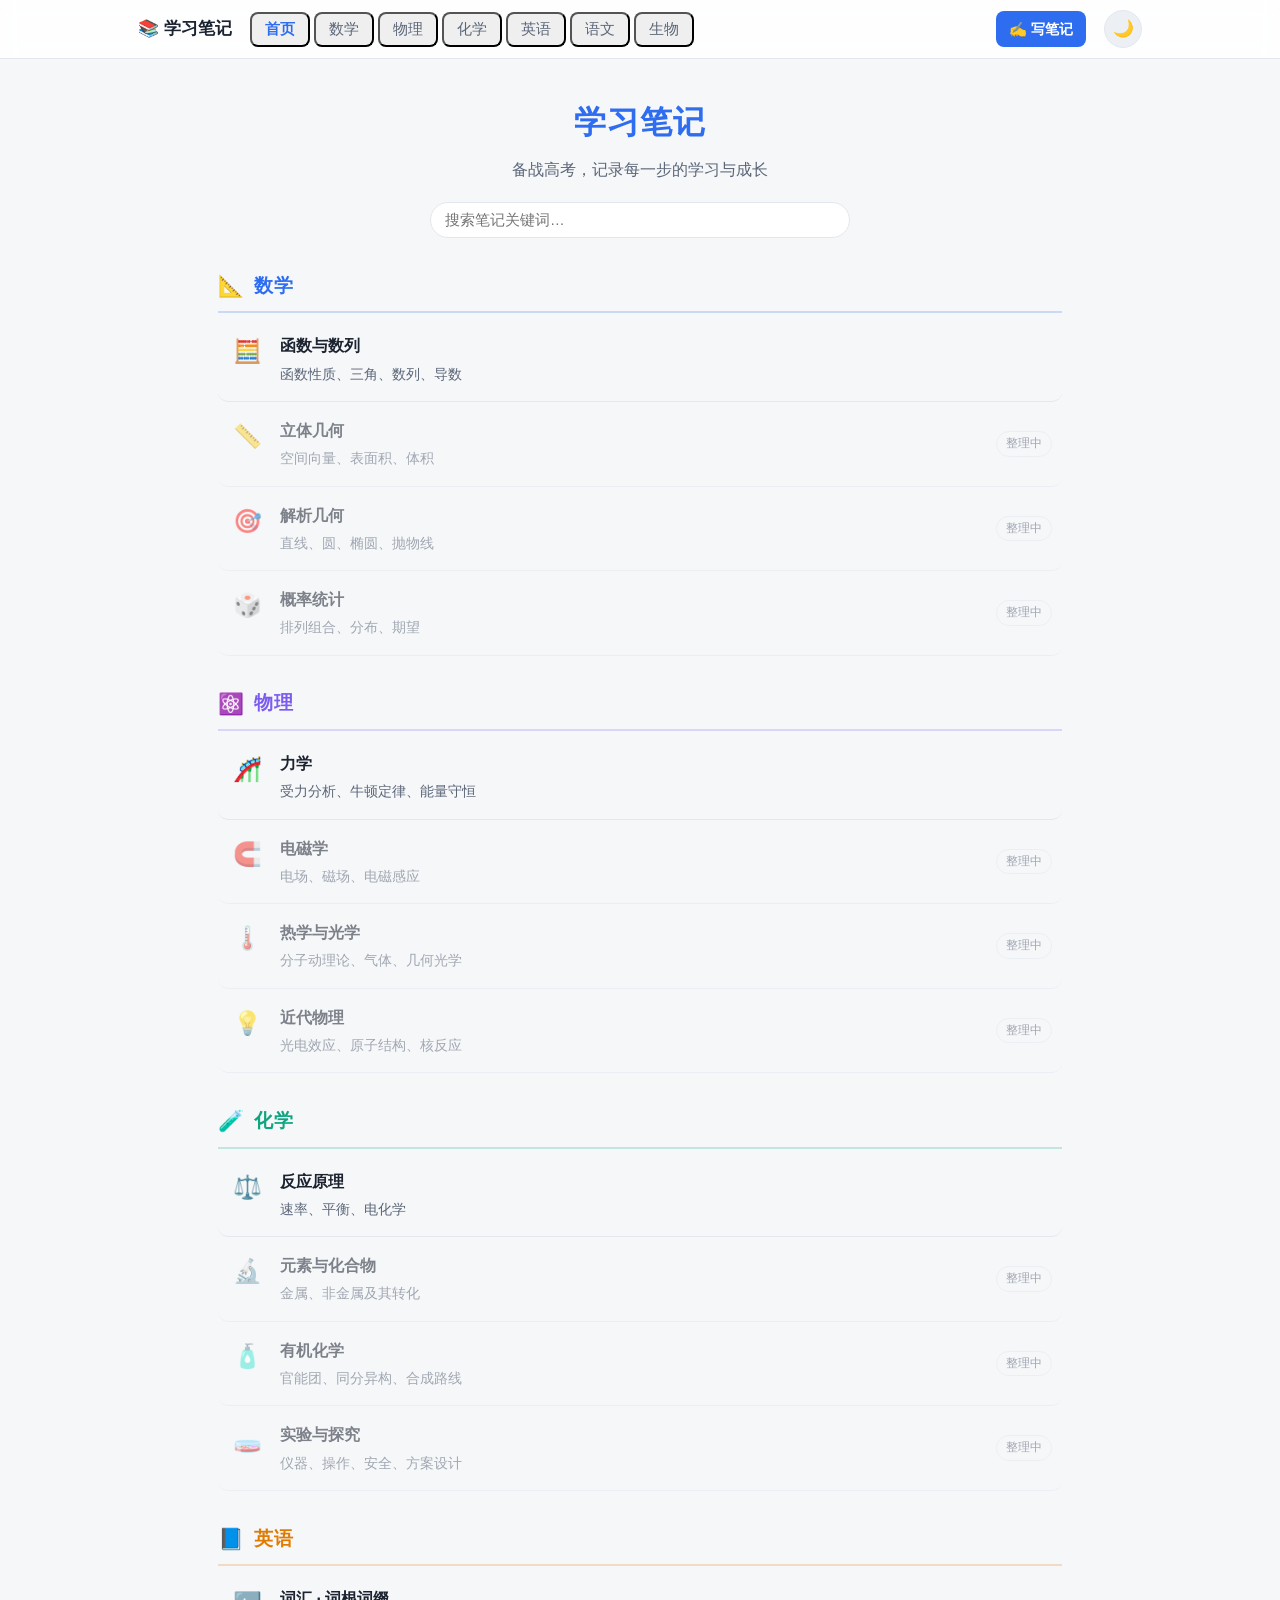
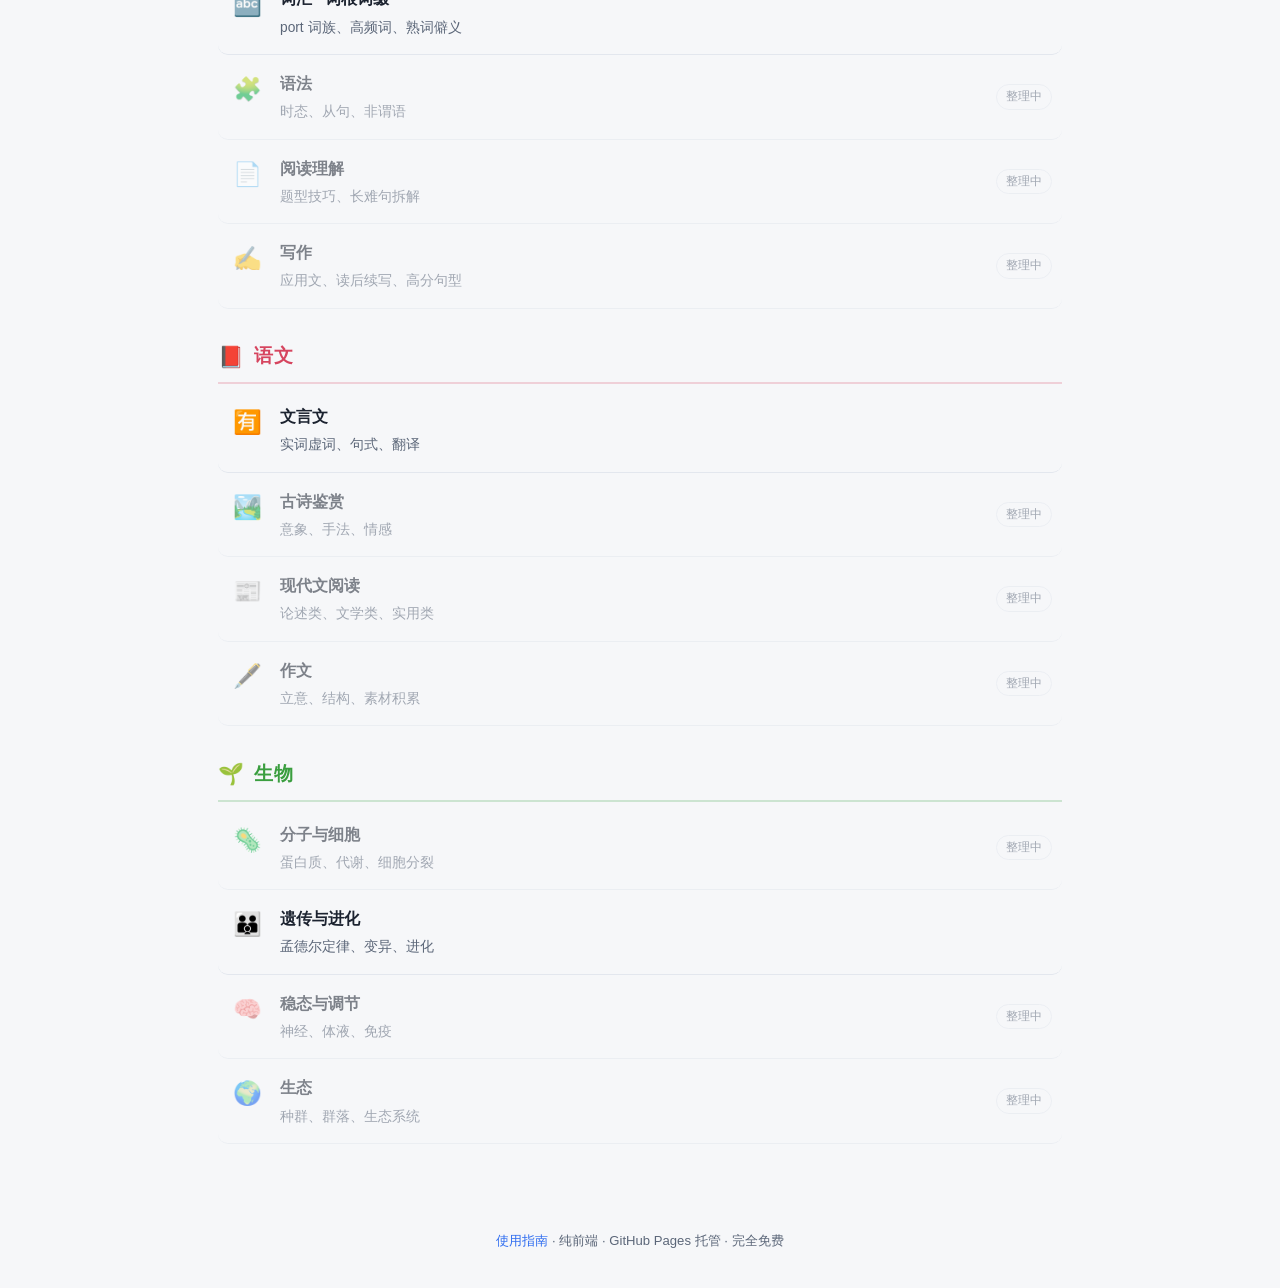
==== index.html @ f3bb0868 "add index.html" ====
<!DOCTYPE html>
<html lang="zh-CN" data-theme="light">
<head>
<meta charset="UTF-8">
<meta name="viewport" content="width=device-width, initial-scale=1.0">
<title>学习笔记</title>
<meta name="description" content="个人学习笔记站：数学、物理、化学、英语、语文、生物">
<script>const t=localStorage.getItem('theme');if(t)document.documentElement.setAttribute('data-theme',t);</script>
<link rel="stylesheet" href="./assets/style.css">
</head>
<body>
<nav class="nav">
  <div class="nav-inner">
    <a class="brand" href="./index.html">📚 学习笔记</a>
    <div class="nav-tabs" id="navTabs"></div>
    <a class="write-link" href="./submit.html">✍️ 写笔记</a>
    <button id="themeToggle" class="theme-btn" aria-label="切换主题" title="切换亮/暗色">🌙</button>
  </div>
</nav>

<main class="container">
  <section class="hero center" id="hero">
    <h1>学习笔记</h1>
    <p class="sub">备战高考，记录每一步的学习与成长</p>
    <input id="search" class="search wide" type="search" placeholder="搜索笔记关键词…" aria-label="搜索笔记">
  </section>

  <div id="sections"></div>
  <p id="empty" class="empty" hidden>没有找到匹配的笔记。</p>
</main>

<footer class="footer">
  <a href="./notes/welcome.html">使用指南</a> · 纯前端 · GitHub Pages 托管 · 完全免费
</footer>

<script>
/* 内嵌数据兜底：保证本地预览（file://）也能显示；线上以 fetch manifest.json 为准 */
window.EMBEDDED_MANIFEST = {"subjects":[{"id":"math","name":"数学","icon":"📐","color":"#2f6df0","notes":[{"icon":"🧮","slug":"math-algebra","title":"函数与数列","desc":"函数性质、三角、数列、导数"},{"icon":"📏","title":"立体几何","desc":"空间向量、表面积、体积"},{"icon":"🎯","title":"解析几何","desc":"直线、圆、椭圆、抛物线"},{"icon":"🎲","title":"概率统计","desc":"排列组合、分布、期望"}]},{"id":"physics","name":"物理","icon":"⚛️","color":"#7c5cf0","notes":[{"icon":"🎢","slug":"physics-mechanics","title":"力学","desc":"受力分析、牛顿定律、能量守恒"},{"icon":"🧲","title":"电磁学","desc":"电场、磁场、电磁感应"},{"icon":"🌡️","title":"热学与光学","desc":"分子动理论、气体、几何光学"},{"icon":"💡","title":"近代物理","desc":"光电效应、原子结构、核反应"}]},{"id":"chemistry","name":"化学","icon":"🧪","color":"#0fa57f","notes":[{"icon":"⚖️","slug":"chem-principles","title":"反应原理","desc":"速率、平衡、电化学"},{"icon":"🔬","title":"元素与化合物","desc":"金属、非金属及其转化"},{"icon":"🧴","title":"有机化学","desc":"官能团、同分异构、合成路线"},{"icon":"🧫","title":"实验与探究","desc":"仪器、操作、安全、方案设计"}]},{"id":"english","name":"英语","icon":"📘","color":"#e07b00","notes":[{"icon":"🔤","slug":"vocab-port","title":"词汇 · 词根词缀","desc":"port 词族、高频词、熟词僻义"},{"icon":"🧩","title":"语法","desc":"时态、从句、非谓语"},{"icon":"📄","title":"阅读理解","desc":"题型技巧、长难句拆解"},{"icon":"✍️","title":"写作","desc":"应用文、读后续写、高分句型"}]},{"id":"chinese","name":"语文","icon":"📕","color":"#d6455f","notes":[{"icon":"🈶","slug":"chinese-classical","title":"文言文","desc":"实词虚词、句式、翻译"},{"icon":"🏞️","title":"古诗鉴赏","desc":"意象、手法、情感"},{"icon":"📰","title":"现代文阅读","desc":"论述类、文学类、实用类"},{"icon":"🖋️","title":"作文","desc":"立意、结构、素材积累"}]},{"id":"biology","name":"生物","icon":"🌱","color":"#3a9e3f","notes":[{"icon":"🦠","title":"分子与细胞","desc":"蛋白质、代谢、细胞分裂"},{"icon":"👪","slug":"biology-genetics","title":"遗传与进化","desc":"孟德尔定律、变异、进化"},{"icon":"🧠","title":"稳态与调节","desc":"神经、体液、免疫"},{"icon":"🌍","title":"生态","desc":"种群、群落、生态系统"}]}]};
</script>
<script src="./assets/theme.js"></script>
<script src="./assets/app.js"></script>
</body>
</html>
---- assets/style.css ----
/* ===== 主题变量（亮色默认，暗色通过 data-theme 切换） ===== */
:root {
  --bg: #f6f7f9;
  --bg-soft: #eceff3;
  --surface: #ffffff;
  --text: #1c2330;
  --text-soft: #5b6678;
  --border: #e3e7ee;
  --accent: #2f6df0;
  --accent-soft: #e8f0ff;
  --shadow: 0 1px 2px rgba(20,30,50,.06), 0 8px 24px rgba(20,30,50,.06);
  --radius: 14px;
}
[data-theme="dark"] {
  --bg: #0f141b;
  --bg-soft: #161d27;
  --surface: #1a212c;
  --text: #e7ecf3;
  --text-soft: #9aa6b8;
  --border: #2a3340;
  --accent: #5b8dff;
  --accent-soft: #1d2a44;
  --shadow: 0 1px 2px rgba(0,0,0,.4), 0 8px 24px rgba(0,0,0,.35);
}

* { box-sizing: border-box; }
html { -webkit-text-size-adjust: 100%; scroll-behavior: smooth; }
body {
  margin: 0;
  font-family: -apple-system, BlinkMacSystemFont, "Segoe UI", "PingFang SC",
    "Hiragino Sans GB", "Microsoft YaHei", Roboto, Helvetica, Arial, sans-serif;
  background: var(--bg);
  color: var(--text);
  line-height: 1.7;
  transition: background .25s ease, color .25s ease;
}

/* ===== 顶部导航（首页） ===== */
.nav {
  position: sticky; top: 0; z-index: 20;
  background: color-mix(in srgb, var(--surface) 88%, transparent);
  backdrop-filter: saturate(160%) blur(10px);
  border-bottom: 1px solid var(--border);
}
.nav-inner {
  max-width: 1040px; margin: 0 auto; padding: 10px 18px;
  display: flex; align-items: center; gap: 18px;
}
.brand {
  font-weight: 700; font-size: 1.05rem; color: var(--text);
  text-decoration: none; white-space: nowrap;
}
.nav-tabs { display: flex; gap: 4px; overflow-x: auto; flex: 1; scrollbar-width: none; }
.nav-tabs::-webkit-scrollbar { display: none; }
.tab {
  padding: 6px 13px; border-radius: 8px; white-space: nowrap;
  color: var(--text-soft); text-decoration: none; font-size: .93rem;
}
.tab:hover { color: var(--accent); background: var(--accent-soft); }
.tab-active { color: var(--accent); font-weight: 600; }
.theme-btn {
  width: 38px; height: 38px; flex: none; border-radius: 50%;
  border: 1px solid var(--border); background: var(--bg-soft); color: var(--text);
  font-size: 1.05rem; cursor: pointer; line-height: 1;
}
.theme-btn:hover { border-color: var(--accent); }

/* ===== 顶栏（笔记内页） ===== */
.topbar {
  position: sticky; top: 0; z-index: 20;
  background: color-mix(in srgb, var(--surface) 88%, transparent);
  backdrop-filter: saturate(160%) blur(10px);
  border-bottom: 1px solid var(--border);
}
.topbar-inner {
  max-width: 1040px; margin: 0 auto; padding: 10px 18px;
  display: flex; align-items: center; justify-content: space-between; gap: 12px;
}

/* ===== 容器与 Hero ===== */
.container { max-width: 880px; margin: 0 auto; padding: 26px 18px 60px; }
.hero { margin: 10px 0 8px; }
.hero.center { text-align: center; margin-bottom: 20px; }
.hero h1 { margin: 0; font-size: 2rem; letter-spacing: 1px; color: var(--accent); }
.hero .sub { margin: 8px 0 0; color: var(--text-soft); font-size: .98rem; }
.search {
  padding: 9px 14px; border-radius: 999px;
  border: 1px solid var(--border); background: var(--surface); color: var(--text);
  font-size: .92rem; outline: none;
}
.search:focus { border-color: var(--accent); box-shadow: 0 0 0 3px var(--accent-soft); }
.search.wide { margin-top: 18px; width: min(420px, 100%); }

/* ===== 科目分组 ===== */
.subject { margin-top: 30px; }
.subject-head {
  display: flex; align-items: center; gap: 10px;
  color: var(--sc, var(--accent));
  border-bottom: 2px solid color-mix(in srgb, var(--sc, var(--accent)) 22%, transparent);
  padding-bottom: 8px; margin-bottom: 4px;
}
.subject-icon { font-size: 1.3rem; }
.subject-head h2 { font-size: 1.18rem; margin: 0; letter-spacing: .5px; }

.items { display: flex; flex-direction: column; }
.item {
  display: flex; gap: 14px; align-items: flex-start;
  padding: 15px 10px; border-bottom: 1px solid var(--border);
  text-decoration: none; color: inherit; border-radius: 10px;
  transition: background .15s ease;
}
.item:hover { background: var(--surface); }
.item-icon { font-size: 1.45rem; width: 38px; flex: none; text-align: center; }
.item-body { flex: 1; min-width: 0; }
.item h3 { margin: 0; font-size: 1rem; font-weight: 600; }
.item p { margin: 3px 0 0; color: var(--text-soft); font-size: .86rem; }
.item-disabled { opacity: .55; }
.badge-soon {
  margin-left: auto; flex: none; align-self: center;
  font-size: .72rem; color: var(--text-soft);
  border: 1px solid var(--border); padding: 2px 9px; border-radius: 999px; white-space: nowrap;
}

.empty { color: var(--text-soft); text-align: center; padding: 40px 0; }

/* ===== 阅读页 ===== */
.reading { max-width: 760px; }
.back {
  display: inline-block; margin: 6px 0 18px; color: var(--accent);
  text-decoration: none; font-size: .9rem;
}
.back:hover { text-decoration: underline; }
.note-meta { display: flex; gap: 10px; align-items: center; color: var(--text-soft);
  font-size: .82rem; margin-bottom: 8px; }
.card-cat {
  display: inline-block; font-size: .72rem; padding: 3px 10px; border-radius: 999px;
  background: var(--accent-soft); color: var(--accent); font-weight: 600;
}
.note h1 { font-size: 1.7rem; margin: 6px 0 18px; line-height: 1.35; }
.note h2 { font-size: 1.25rem; margin: 30px 0 10px; border-left: 4px solid var(--accent); padding-left: 10px; }
.note h3 { font-size: 1.05rem; margin: 22px 0 8px; }
.note p { margin: 10px 0; }
.note ul, .note ol { padding-left: 1.4em; margin: 10px 0; }
.note li { margin: 6px 0; }
.note code {
  background: var(--bg-soft); padding: 2px 6px; border-radius: 6px;
  font-family: ui-monospace, SFMono-Regular, Menlo, Consolas, monospace; font-size: .9em;
}
.note blockquote {
  margin: 16px 0; padding: 12px 16px; border-left: 4px solid var(--border);
  background: var(--bg-soft); color: var(--text-soft); border-radius: 0 8px 8px 0;
}
.note table { width: 100%; border-collapse: collapse; margin: 16px 0; font-size: .92rem; }
.note th, .note td { border: 1px solid var(--border); padding: 8px 12px; text-align: left; }
.note th { background: var(--bg-soft); }
.note .tag { display:inline-block; background: var(--accent-soft); color: var(--accent);
  border-radius: 6px; padding: 1px 8px; font-size: .82rem; margin-right: 6px; }

/* ===== 页脚 ===== */
.footer {
  text-align: center; color: var(--text-soft); font-size: .82rem;
  padding: 26px 18px 36px;
}
.footer a { color: var(--accent); text-decoration: none; }
.footer a:hover { text-decoration: underline; }

@media (max-width: 520px) {
  .hero h1 { font-size: 1.6rem; }
  .nav-inner { gap: 10px; }
}

/* ===== 写笔记页 ===== */
.write-link {
  flex: none; padding: 6px 13px; border-radius: 8px;
  background: var(--accent); color: #fff; text-decoration: none;
  font-size: .9rem; font-weight: 600; white-space: nowrap;
}
.write-link:hover { opacity: .9; }

.form { display: flex; flex-direction: column; gap: 16px; margin-top: 6px; }
.field { display: flex; flex-direction: column; gap: 6px; }
.field label { font-size: .88rem; color: var(--text-soft); font-weight: 600; }
.field input, .field select, .field textarea {
  padding: 11px 13px; border-radius: 10px; border: 1px solid var(--border);
  background: var(--surface); color: var(--text); font-size: .95rem; font-family: inherit; outline: none;
}
.field input:focus, .field select:focus, .field textarea:focus {
  border-color: var(--accent); box-shadow: 0 0 0 3px var(--accent-soft);
}
.field textarea {
  min-height: 260px; resize: vertical; line-height: 1.6;
  font-family: ui-monospace, Menlo, Consolas, monospace; font-size: .9rem;
}
.row2 { display: grid; grid-template-columns: 2fr 1fr; gap: 12px; }

.settings {
  border: 1px dashed var(--border); border-radius: 12px; padding: 16px;
  background: var(--bg-soft); display: flex; flex-direction: column; gap: 12px;
}
.settings > summary { cursor: pointer; font-weight: 600; }
.settings .grid2 { display: grid; grid-template-columns: 1fr 1fr; gap: 12px; }

.editor-grid { display: grid; grid-template-columns: 1fr 1fr; gap: 16px; }
.preview-pane {
  border: 1px solid var(--border); border-radius: 10px; padding: 16px;
  background: var(--surface); min-height: 260px; overflow: auto;
}
.preview-pane .ph { color: var(--text-soft); font-size: .85rem; }

.actions { display: flex; gap: 12px; flex-wrap: wrap; }
.btn {
  padding: 11px 22px; border-radius: 10px; border: 1px solid var(--border);
  background: var(--surface); color: var(--text); font-size: .95rem; cursor: pointer; font-weight: 600;
}
.btn:hover { border-color: var(--accent); }
.btn-primary { background: var(--accent); color: #fff; border-color: var(--accent); }
.btn-primary:hover { opacity: .92; }
.btn:disabled { opacity: .5; cursor: not-allowed; }

.status { font-size: .9rem; padding: 12px 14px; border-radius: 10px; display: none; }
.status a { color: inherit; font-weight: 600; }
.status.ok { display: block; background: color-mix(in srgb, #16a34a 14%, var(--surface)); color: #15803d; }
.status.err { display: block; background: color-mix(in srgb, #dc2626 12%, var(--surface)); color: #b91c1c; }
.status.info { display: block; background: var(--accent-soft); color: var(--accent); }

@media (max-width: 720px) {
  .editor-grid { grid-template-columns: 1fr; }
  .settings .grid2 { grid-template-columns: 1fr; }
  .row2 { grid-template-columns: 1fr; }
}
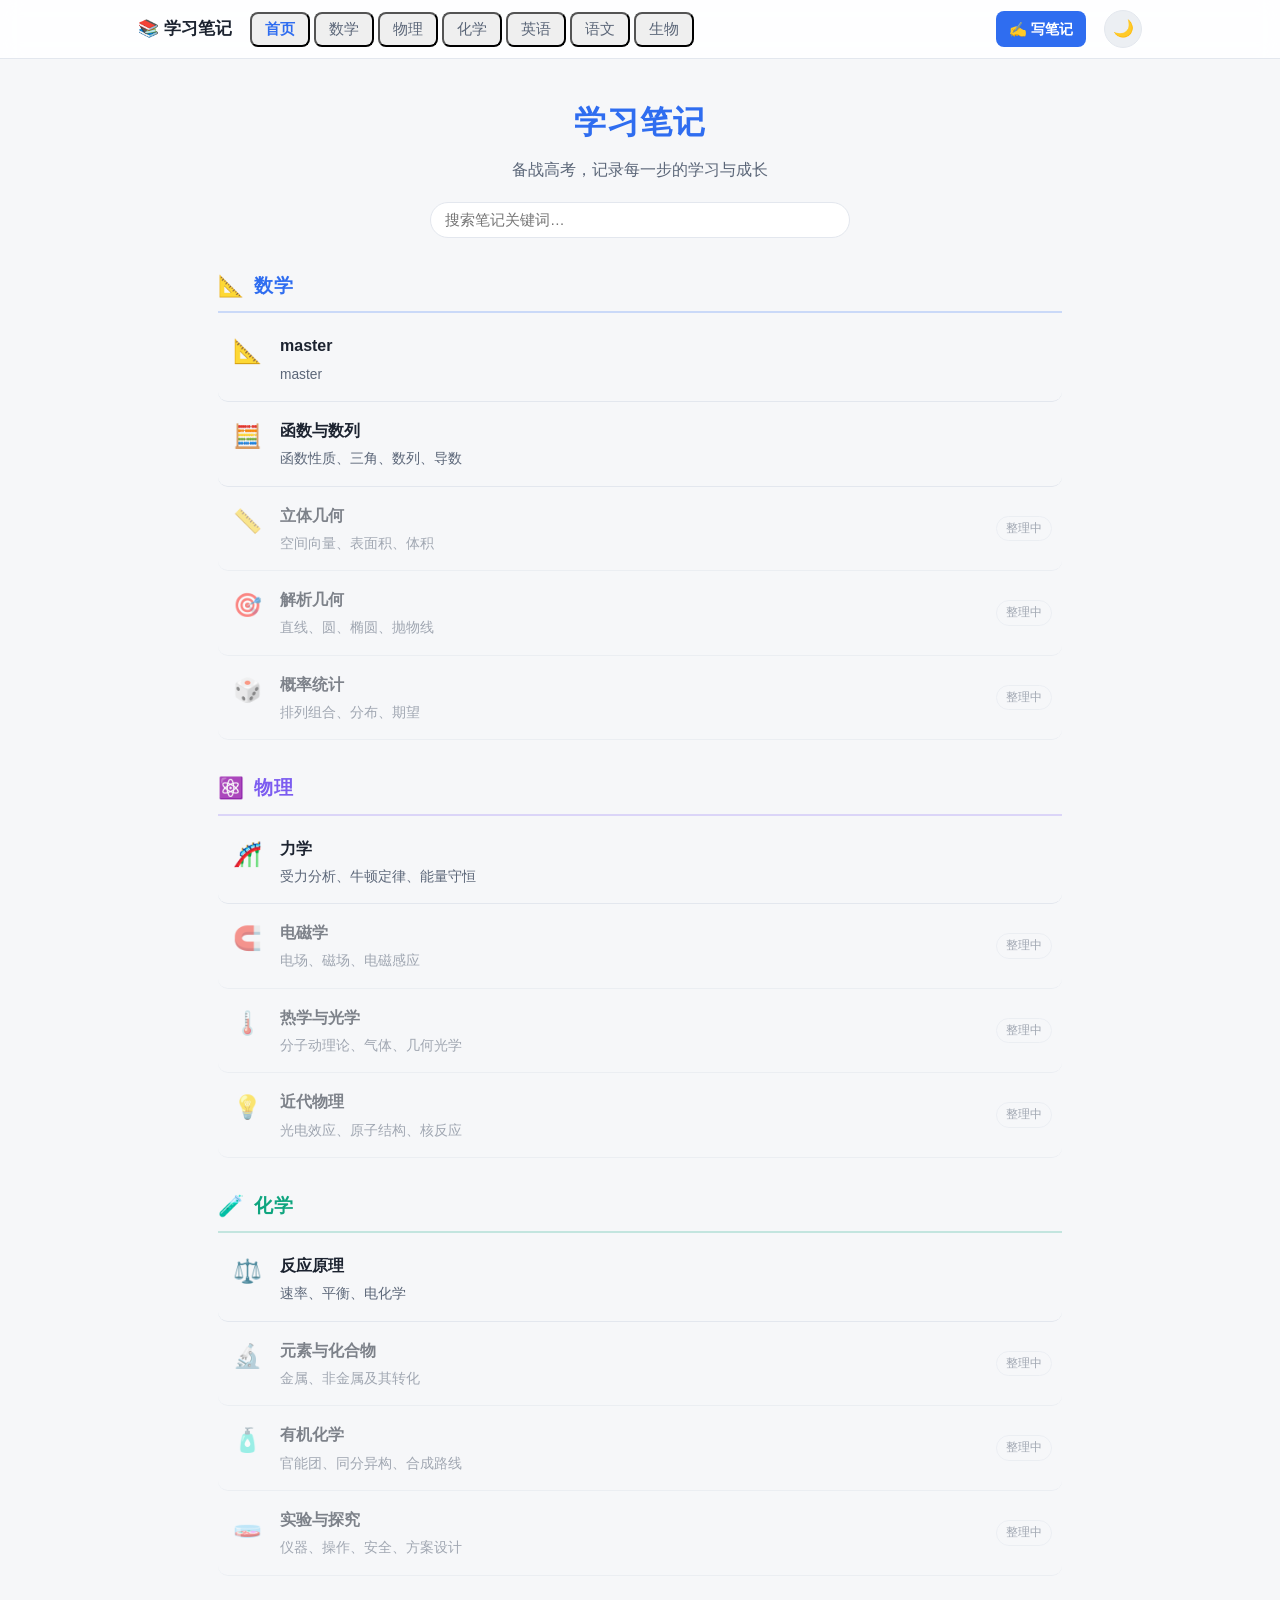
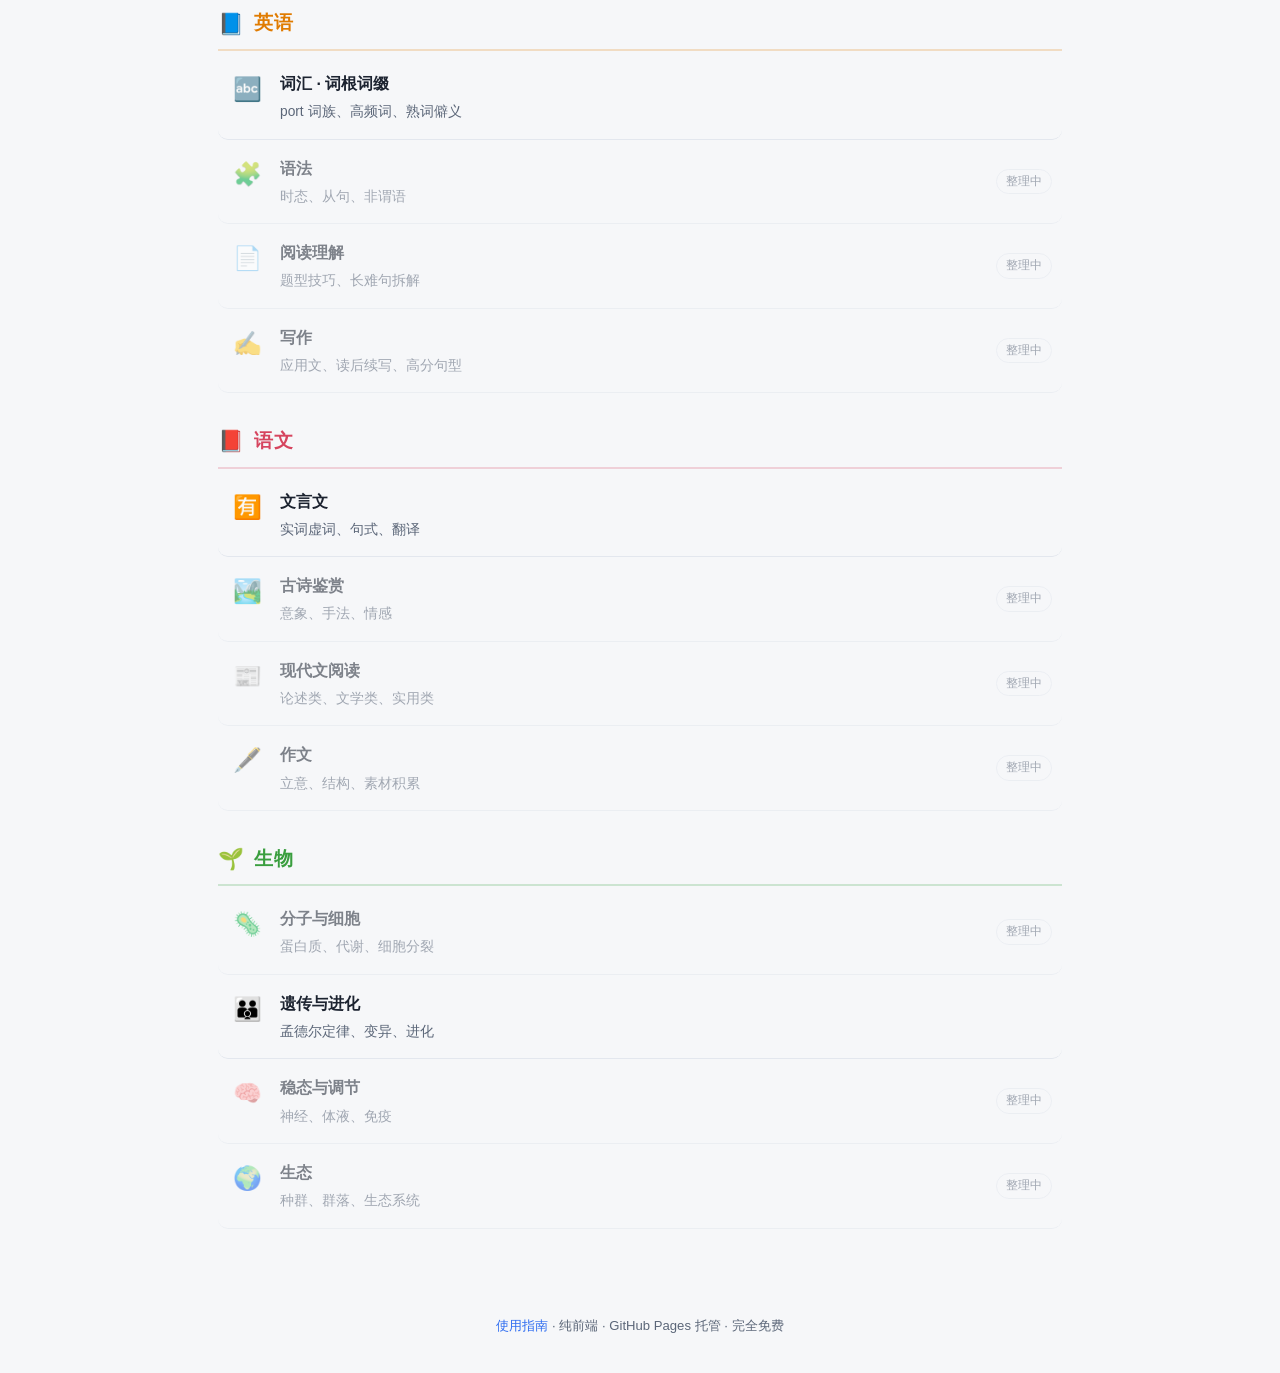
==== commit 21469b52: "update: index.html (登录/权限/删除管理)" ====
--- a/index.html
+++ b/index.html
@@ -13,6 +13,7 @@
   <div class="nav-inner">
     <a class="brand" href="./index.html">📚 学习笔记</a>
     <div class="nav-tabs" id="navTabs"></div>
+    <span class="nav-auth" id="navAuth"></span>
     <a class="write-link" href="./submit.html">✍️ 写笔记</a>
     <button id="themeToggle" class="theme-btn" aria-label="切换主题" title="切换亮/暗色">🌙</button>
   </div>
@@ -37,6 +38,8 @@
 /* 内嵌数据兜底：保证本地预览（file://）也能显示；线上以 fetch manifest.json 为准 */
 window.EMBEDDED_MANIFEST = {"subjects":[{"id":"math","name":"数学","icon":"📐","color":"#2f6df0","notes":[{"icon":"🧮","slug":"math-algebra","title":"函数与数列","desc":"函数性质、三角、数列、导数"},{"icon":"📏","title":"立体几何","desc":"空间向量、表面积、体积"},{"icon":"🎯","title":"解析几何","desc":"直线、圆、椭圆、抛物线"},{"icon":"🎲","title":"概率统计","desc":"排列组合、分布、期望"}]},{"id":"physics","name":"物理","icon":"⚛️","color":"#7c5cf0","notes":[{"icon":"🎢","slug":"physics-mechanics","title":"力学","desc":"受力分析、牛顿定律、能量守恒"},{"icon":"🧲","title":"电磁学","desc":"电场、磁场、电磁感应"},{"icon":"🌡️","title":"热学与光学","desc":"分子动理论、气体、几何光学"},{"icon":"💡","title":"近代物理","desc":"光电效应、原子结构、核反应"}]},{"id":"chemistry","name":"化学","icon":"🧪","color":"#0fa57f","notes":[{"icon":"⚖️","slug":"chem-principles","title":"反应原理","desc":"速率、平衡、电化学"},{"icon":"🔬","title":"元素与化合物","desc":"金属、非金属及其转化"},{"icon":"🧴","title":"有机化学","desc":"官能团、同分异构、合成路线"},{"icon":"🧫","title":"实验与探究","desc":"仪器、操作、安全、方案设计"}]},{"id":"english","name":"英语","icon":"📘","color":"#e07b00","notes":[{"icon":"🔤","slug":"vocab-port","title":"词汇 · 词根词缀","desc":"port 词族、高频词、熟词僻义"},{"icon":"🧩","title":"语法","desc":"时态、从句、非谓语"},{"icon":"📄","title":"阅读理解","desc":"题型技巧、长难句拆解"},{"icon":"✍️","title":"写作","desc":"应用文、读后续写、高分句型"}]},{"id":"chinese","name":"语文","icon":"📕","color":"#d6455f","notes":[{"icon":"🈶","slug":"chinese-classical","title":"文言文","desc":"实词虚词、句式、翻译"},{"icon":"🏞️","title":"古诗鉴赏","desc":"意象、手法、情感"},{"icon":"📰","title":"现代文阅读","desc":"论述类、文学类、实用类"},{"icon":"🖋️","title":"作文","desc":"立意、结构、素材积累"}]},{"id":"biology","name":"生物","icon":"🌱","color":"#3a9e3f","notes":[{"icon":"🦠","title":"分子与细胞","desc":"蛋白质、代谢、细胞分裂"},{"icon":"👪","slug":"biology-genetics","title":"遗传与进化","desc":"孟德尔定律、变异、进化"},{"icon":"🧠","title":"稳态与调节","desc":"神经、体液、免疫"},{"icon":"🌍","title":"生态","desc":"种群、群落、生态系统"}]}]};
 </script>
+<script src="./assets/config.js"></script>
+<script src="./assets/auth.js"></script>
 <script src="./assets/theme.js"></script>
 <script src="./assets/app.js"></script>
 </body>
